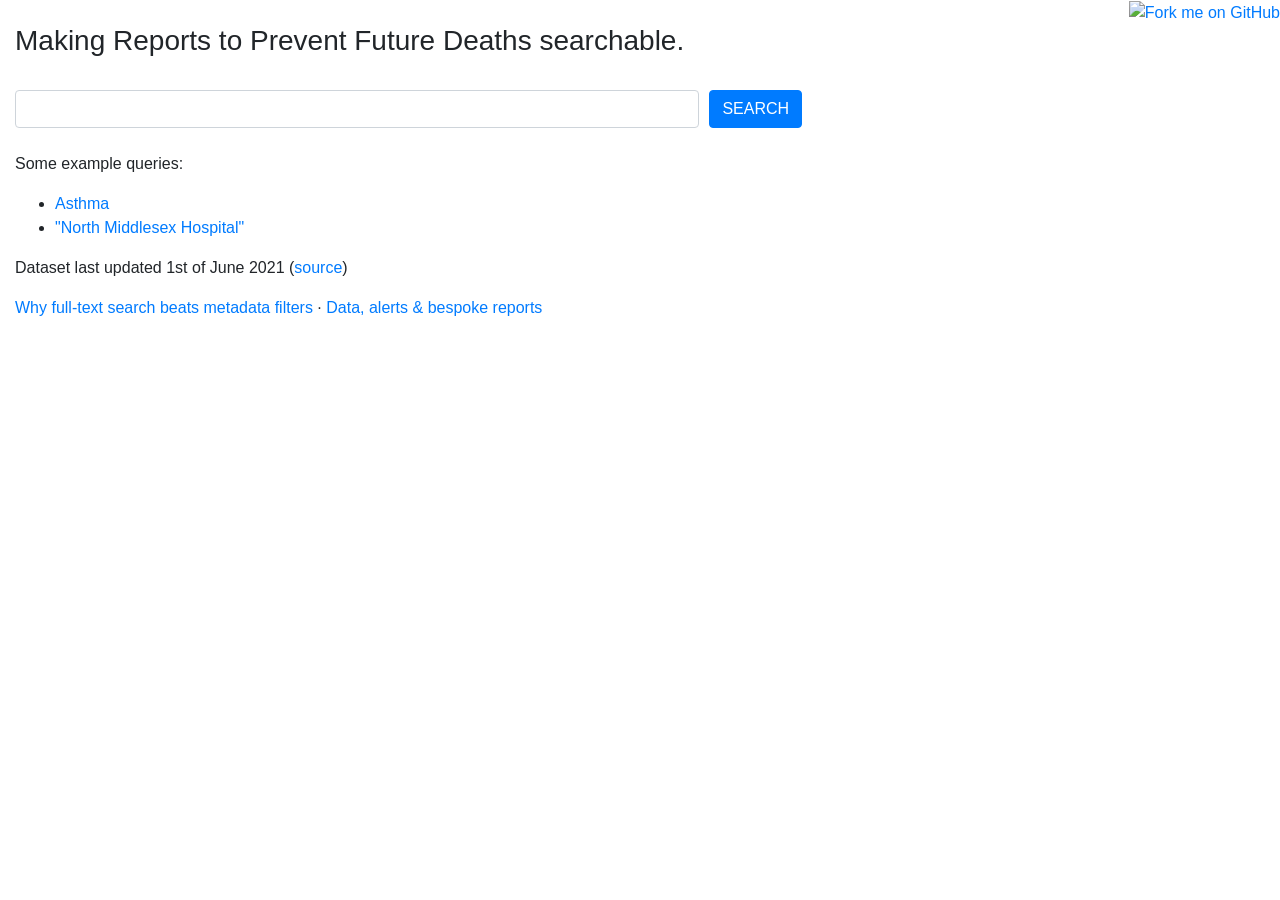
==== server/app/index.html @ ac5e1800 "Add commercial offerings: dataset download, alerts, bespoke (+ why page) Introduces a small FastAPI " ====
<!doctype html>
<html>

<head>
  <title>deathlessons.org</title>
  <link rel="stylesheet" href="//cdn.datatables.net/1.10.23/css/jquery.dataTables.min.css">
  <script src="https://code.jquery.com/jquery-2.2.4.min.js"></script>
  <script src="//cdn.datatables.net/1.10.23/js/jquery.dataTables.min.js"></script>
  <link rel="stylesheet" href="https://maxcdn.bootstrapcdn.com/bootstrap/4.0.0/css/bootstrap.min.css"
    integrity="sha384-Gn5384xqQ1aoWXA+058RXPxPg6fy4IWvTNh0E263XmFcJlSAwiGgFAW/dAiS6JXm" crossorigin="anonymous">
  <style>
    .no-display {
      display: none;
    }

    span.highlight {
      background-color: #fcfc7d;
    }
  </style>
</head>


<body>

  <div class="container-fluid">
    <div class="row mt-4">
      <div class="col-8">
        <h3>Making Reports to Prevent Future Deaths searchable.</h3>
      </div>

    </div>
    <div class="row mt-4">
      <div class="col-8">
        <form id="search">
          <div class="form-row">
            <div class="col-10">
              <input class="form-control" name="q" id="q">
            </div>

            <div class="col-2">
              <button class="btn btn-primary text-uppercase type=" submit">search</button>
            </div>
          </div>
        </form>
      </div>
      <div class="col-2"></div>
    </div>

    <div class="row mt-4">
      <div class="col-8">
        <p>
          Some example queries:
        </p>
        <ul>
          <li>
            <a href="http://deathlessons.org/?q=Asthma">Asthma</a>
          </li>
          <li>
            <a href="http://deathlessons.org/?q=%22North+Middlesex+Hospital%22">"North Middlesex Hospital"</a>
          </li>
        </ul>
        <p>
          Dataset last updated 1st of June 2021 (<a href="https://www.judiciary.uk/subject/prevention-of-future-deaths/">source</a>)
        </p>
        <p>
          <a href="/why">Why full-text search beats metadata filters</a> &middot;
          <a href="/pricing">Data, alerts &amp; bespoke reports</a>
        </p>


      </div>
    </div>

    <div class="row mt-4">
      <table id="results-table" class="display" style="width:100%">
      </table>
    </div>
  </div>


  <div style="position: absolute; top: 0px; right: 0px;">
    <a href="https://github.com/drcjar/death-lessons"><img loading="lazy" width="149" height="149"
        src="https://github.blog/wp-content/uploads/2008/12/forkme_right_red_aa0000.png?resize=149%2C149"
        class="attachment-full size-full" alt="Fork me on GitHub" data-recalc-dims="1"></a>
  </div>

</body>

<script>
  // global, datatable can't be initialised twice
  let data_table;


  function runSearch(event) {
    event.preventDefault();
    let query = document.querySelector('#q').value;

    function _transpose(array) {
      return array[0].map((_, ix) => array.map(row => row[ix]));
    }

    // Keep query around
    const url = new URL(window.location);
    url.searchParams.set('q', query);
    window.history.pushState({}, '', url);

    fetch(`/api?q=${query}&nhits=1000`).then(response => response.json()).then(result => {

      const columns = ['text', 'ref', 'url'];
      const data = _transpose(columns.map(col => result.hits.map(x => x.doc[col][0])));

      if (data_table !== undefined) {
        data_table.destroy();
        data_table = undefined;
      }


      // $&
      function highlight(s, q) {
        // trim leading and trailing quotation marks
        if (q.startsWith('"')) {
          q = q.substr(1);
        }
        if (q.endsWith('"')) {
          q = q.slice(0, -1);
        }

        const qs = q.split(/\s+/).map(x => `\\b${x}\\b`);
        const search = new RegExp(qs.join("\\s+"), "gi");
        return s.replaceAll(search, '<span class="highlight">$&</span>');
      }

      data_table = $('#results-table').DataTable({
        searching: false, // already searching in the search box
        data: data,
        lengthChange: false,
        columns: [
          {
            title: "Text", render: (content, _, row) => {
              const max = 250;
              if (content.length > max) {
                const c = highlight(content.substr(0, max), query);
                const h = highlight(content.substr(max, content.length - max), query);
                return `${c}<span class="top"><span class="ellipsis">...&nbsp;</span><span><span class="hidden-text no-display">${h}</span>&nbsp;
                    <a href="#" class="show-more">show more</a></span>
                </span>
                `;
              }
            }
          },
          { title: "Ref", render: (x, _, row) => `<a href=${row[2]}>${x}</a>` },
        ],
      });
    });

    $("#results-table").on("click", ".show-more", event => {
      const top = $(event.target).parents('span.top');
      top.find('.ellipsis').addClass('no-display');
      top.find('.hidden-text').removeClass('no-display');
      top.find('.show-more').addClass('no-display');
      return false;
    });
  }

  document.querySelector('#search').addEventListener('submit', runSearch);

  $(document).ready(_ => {
    // Allow sharing of URLs
    const url = new URL(window.location);
    const query = url.searchParams.get("q");
    console.log("loading query", query);
    if (query !== undefined && query != "") {
      document.querySelector('#q').value = query;
      document.querySelector('#search button').click();
    };
  });

</script>

</html>
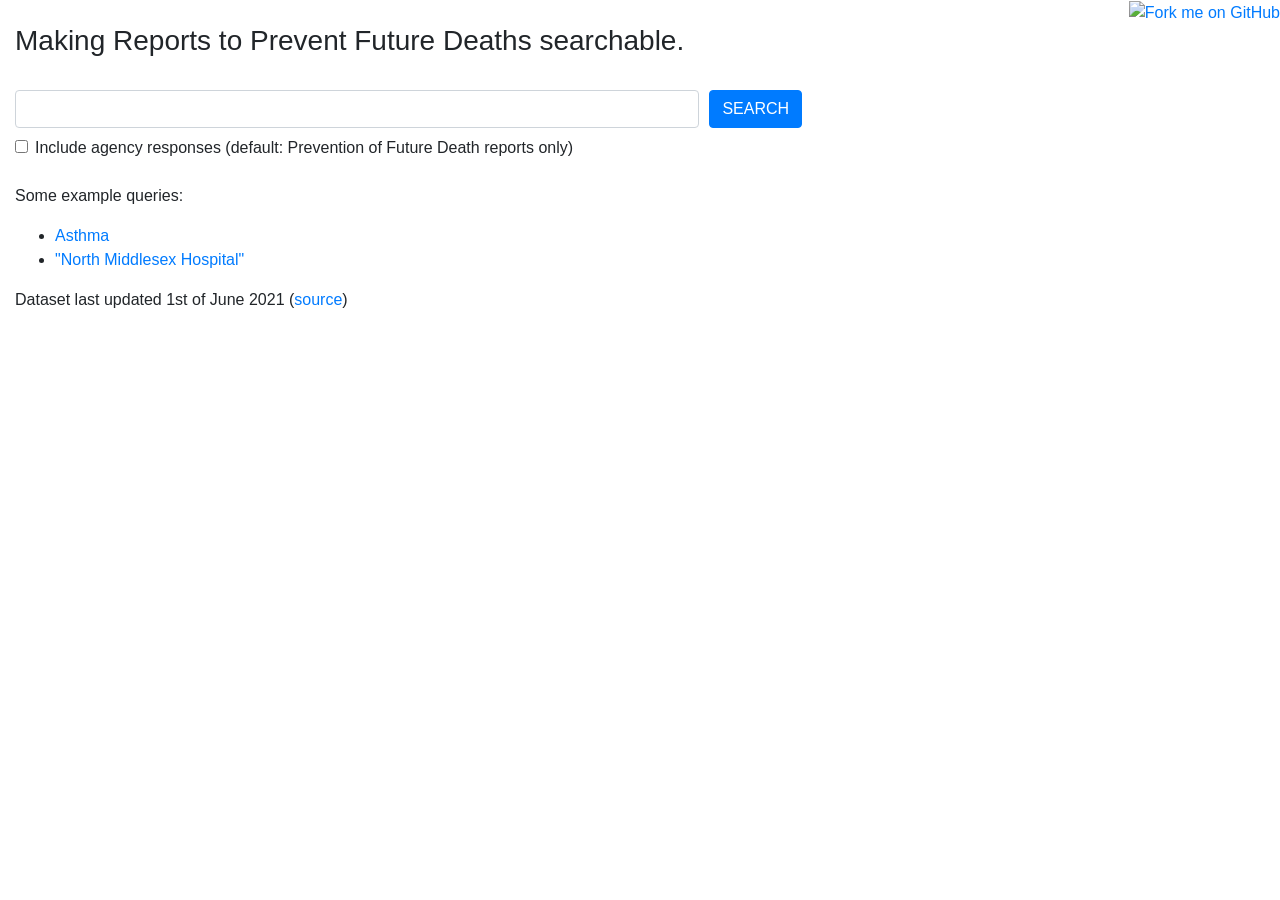
==== commit e6985daa: "Merge pull request #6 from drcjar/feature/responses-toggle Add toggle to include agency responses (d" ====
--- a/server/app/index.html
+++ b/server/app/index.html
@@ -39,6 +39,16 @@
 
             <div class="col-2">
               <button class="btn btn-primary text-uppercase type=" submit">search</button>
+            </div>
+          </div>
+          <div class="form-row mt-2">
+            <div class="col">
+              <div class="form-check">
+                <input class="form-check-input" type="checkbox" id="include-responses">
+                <label class="form-check-label" for="include-responses">
+                  Include agency responses (default: Prevention of Future Death reports only)
+                </label>
+              </div>
             </div>
           </div>
         </form>
@@ -62,10 +72,6 @@
         <p>
           Dataset last updated 1st of June 2021 (<a href="https://www.judiciary.uk/subject/prevention-of-future-deaths/">source</a>)
         </p>
-        <p>
-          <a href="/why">Why full-text search beats metadata filters</a> &middot;
-          <a href="/pricing">Data, alerts &amp; bespoke reports</a>
-        </p>
 
 
       </div>
@@ -89,15 +95,85 @@
 <script>
   // global, datatable can't be initialised twice
   let data_table;
-
+  // cache the last response so the responses toggle can re-filter without refetching
+  let lastHits = [];
+  let lastQuery = "";
+
+  function _transpose(array) {
+    if (array.length === 0 || array[0].length === 0) return [];
+    return array[0].map((_, ix) => array.map(row => row[ix]));
+  }
+
+  // $&
+  function highlight(s, q) {
+    // trim leading and trailing quotation marks
+    if (q.startsWith('"')) {
+      q = q.substr(1);
+    }
+    if (q.endsWith('"')) {
+      q = q.slice(0, -1);
+    }
+
+    const qs = q.split(/\s+/).map(x => `\\b${x}\\b`);
+    const search = new RegExp(qs.join("\\s+"), "gi");
+    return s.replaceAll(search, '<span class="highlight">$&</span>');
+  }
+
+  // A document is an agency "response" (not a PFD report) if its filename
+  // says so. Mirrors the build_data.py rule exactly.
+  function isResponse(hit) {
+    const fn = (hit.doc.filename && hit.doc.filename[0]) || "";
+    return fn.toLowerCase().includes("response");
+  }
+
+  // Render the cached hits, filtered by the responses toggle.
+  function render() {
+    const includeResponses = document.querySelector('#include-responses').checked;
+    const hits = includeResponses ? lastHits : lastHits.filter(h => !isResponse(h));
+
+    // Keep the toggle state in the URL so results are shareable
+    const url = new URL(window.location);
+    if (includeResponses) {
+      url.searchParams.set('responses', '1');
+    } else {
+      url.searchParams.delete('responses');
+    }
+    window.history.replaceState({}, '', url);
+
+    const columns = ['text', 'ref', 'url'];
+    const data = _transpose(columns.map(col => hits.map(x => x.doc[col][0])));
+
+    if (data_table !== undefined) {
+      data_table.destroy();
+      data_table = undefined;
+    }
+
+    data_table = $('#results-table').DataTable({
+      searching: false, // already searching in the search box
+      data: data,
+      lengthChange: false,
+      columns: [
+        {
+          title: "Text", render: (content, _, row) => {
+            const max = 250;
+            if (content.length > max) {
+              const c = highlight(content.substr(0, max), lastQuery);
+              const h = highlight(content.substr(max, content.length - max), lastQuery);
+              return `${c}<span class="top"><span class="ellipsis">...&nbsp;</span><span><span class="hidden-text no-display">${h}</span>&nbsp;
+                  <a href="#" class="show-more">show more</a></span>
+              </span>
+              `;
+            }
+          }
+        },
+        { title: "Ref", render: (x, _, row) => `<a href=${row[2]}>${x}</a>` },
+      ],
+    });
+  }
 
   function runSearch(event) {
     event.preventDefault();
     let query = document.querySelector('#q').value;
-
-    function _transpose(array) {
-      return array[0].map((_, ix) => array.map(row => row[ix]));
-    }
 
     // Keep query around
     const url = new URL(window.location);
@@ -105,52 +181,9 @@
     window.history.pushState({}, '', url);
 
     fetch(`/api?q=${query}&nhits=1000`).then(response => response.json()).then(result => {
-
-      const columns = ['text', 'ref', 'url'];
-      const data = _transpose(columns.map(col => result.hits.map(x => x.doc[col][0])));
-
-      if (data_table !== undefined) {
-        data_table.destroy();
-        data_table = undefined;
-      }
-
-
-      // $&
-      function highlight(s, q) {
-        // trim leading and trailing quotation marks
-        if (q.startsWith('"')) {
-          q = q.substr(1);
-        }
-        if (q.endsWith('"')) {
-          q = q.slice(0, -1);
-        }
-
-        const qs = q.split(/\s+/).map(x => `\\b${x}\\b`);
-        const search = new RegExp(qs.join("\\s+"), "gi");
-        return s.replaceAll(search, '<span class="highlight">$&</span>');
-      }
-
-      data_table = $('#results-table').DataTable({
-        searching: false, // already searching in the search box
-        data: data,
-        lengthChange: false,
-        columns: [
-          {
-            title: "Text", render: (content, _, row) => {
-              const max = 250;
-              if (content.length > max) {
-                const c = highlight(content.substr(0, max), query);
-                const h = highlight(content.substr(max, content.length - max), query);
-                return `${c}<span class="top"><span class="ellipsis">...&nbsp;</span><span><span class="hidden-text no-display">${h}</span>&nbsp;
-                    <a href="#" class="show-more">show more</a></span>
-                </span>
-                `;
-              }
-            }
-          },
-          { title: "Ref", render: (x, _, row) => `<a href=${row[2]}>${x}</a>` },
-        ],
-      });
+      lastHits = result.hits;
+      lastQuery = query;
+      render();
     });
 
     $("#results-table").on("click", ".show-more", event => {
@@ -163,11 +196,18 @@
   }
 
   document.querySelector('#search').addEventListener('submit', runSearch);
+  // Re-filter instantly when the responses toggle changes (no refetch)
+  document.querySelector('#include-responses').addEventListener('change', _ => {
+    if (lastHits.length > 0) render();
+  });
 
   $(document).ready(_ => {
-    // Allow sharing of URLs
+    // Allow sharing of URLs (query + responses toggle)
     const url = new URL(window.location);
     const query = url.searchParams.get("q");
+    if (url.searchParams.get("responses") === "1") {
+      document.querySelector('#include-responses').checked = true;
+    }
     console.log("loading query", query);
     if (query !== undefined && query != "") {
       document.querySelector('#q').value = query;
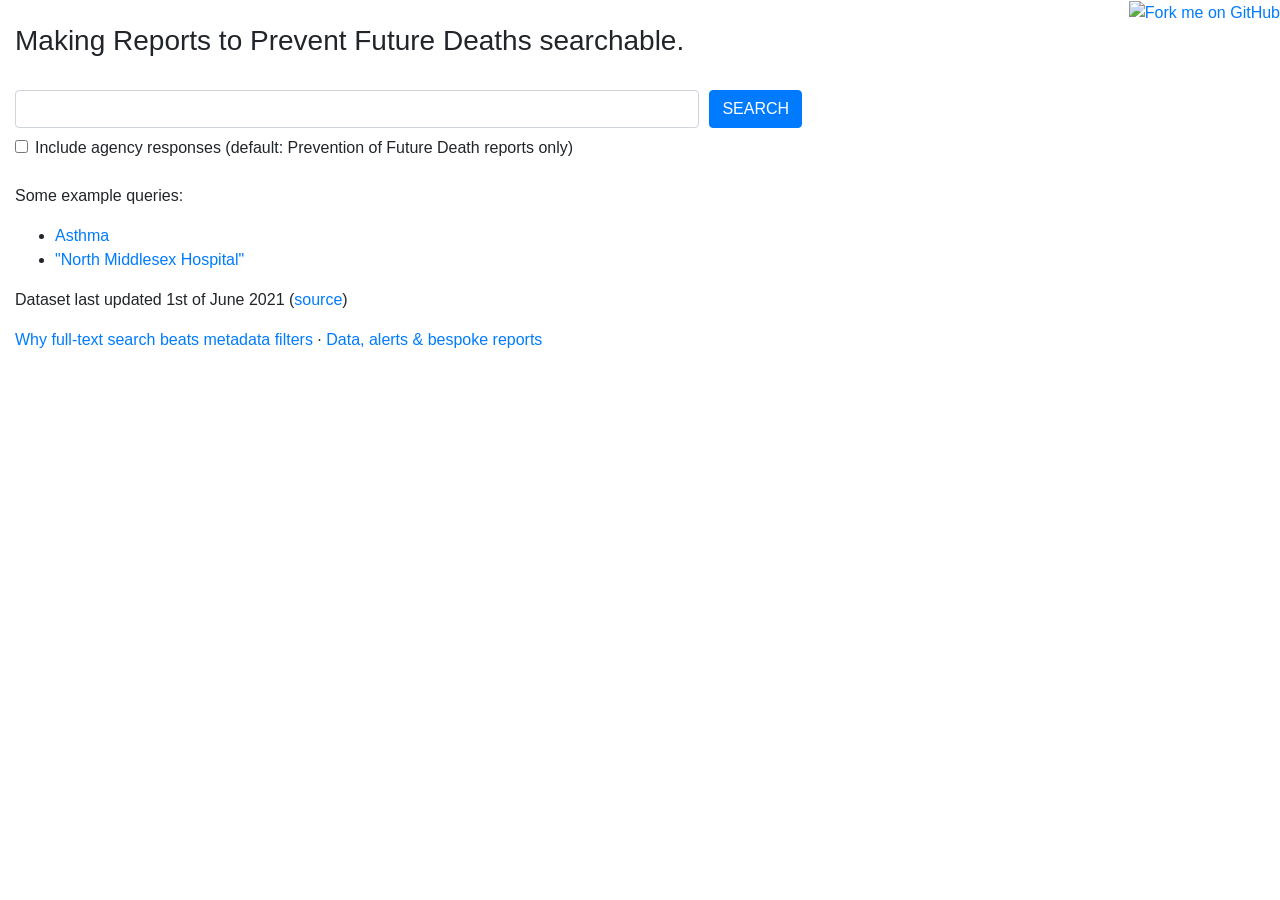
==== commit 74cfc607: "Merge pull request #7 from drcjar/feature/commercial Commercial offerings: dataset download, saved-q" ====
--- a/server/app/index.html
+++ b/server/app/index.html
@@ -71,6 +71,10 @@
         </ul>
         <p>
           Dataset last updated 1st of June 2021 (<a href="https://www.judiciary.uk/subject/prevention-of-future-deaths/">source</a>)
+        </p>
+        <p>
+          <a href="/why">Why full-text search beats metadata filters</a> &middot;
+          <a href="/pricing">Data, alerts &amp; bespoke reports</a>
         </p>
 
 
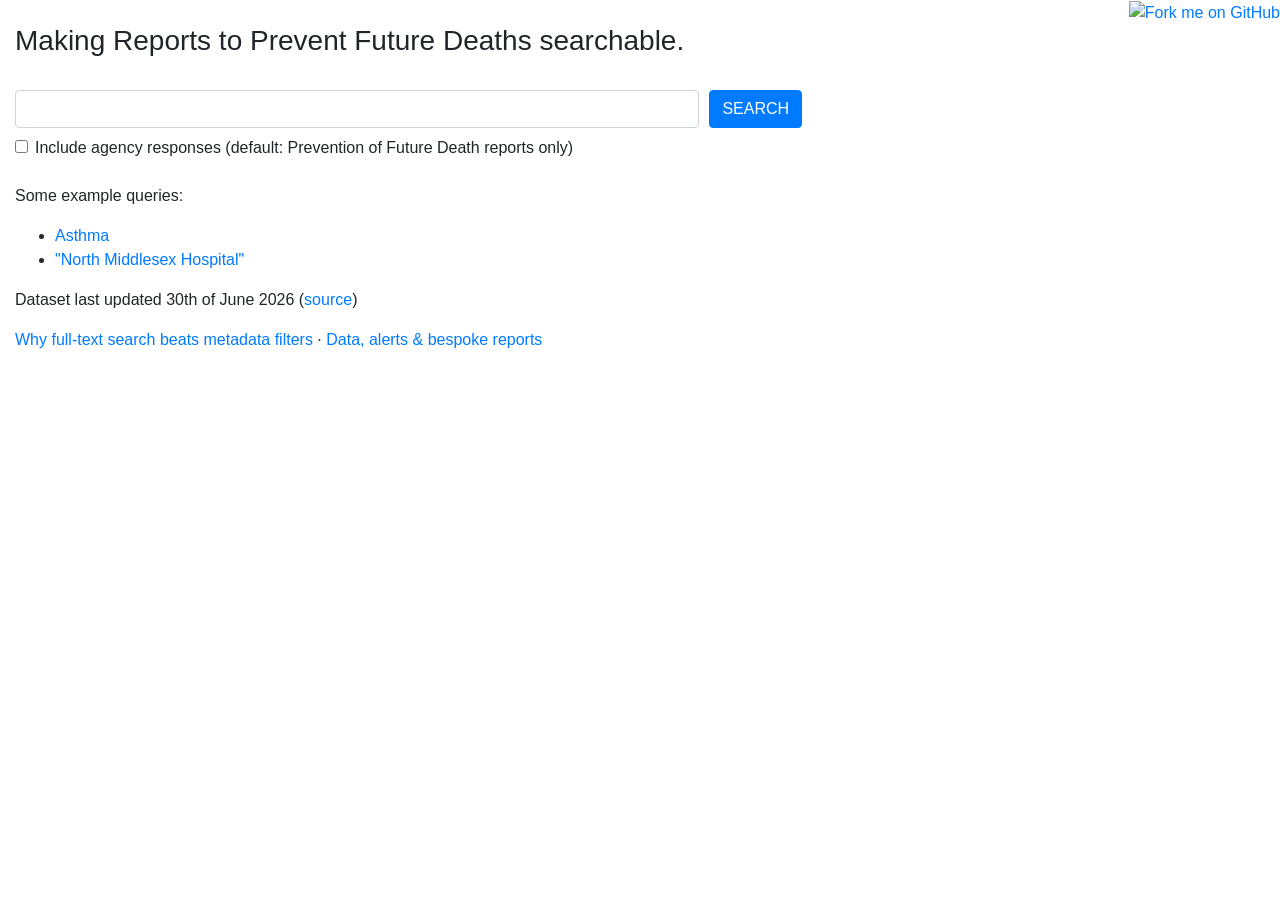
==== commit 21fbe442: "Update "dataset last updated" date to 30 June 2026 Was still showing 1 June 2021. Corrected to refle" ====
--- a/server/app/index.html
+++ b/server/app/index.html
@@ -70,11 +70,11 @@
           </li>
         </ul>
         <p>
-          Dataset last updated 1st of June 2021 (<a href="https://www.judiciary.uk/subject/prevention-of-future-deaths/">source</a>)
+          Dataset last updated 30th of June 2026 (<a href="https://www.judiciary.uk/subject/prevention-of-future-deaths/">source</a>)
         </p>
         <p>
-          <a href="/why">Why full-text search beats metadata filters</a> &middot;
-          <a href="/pricing">Data, alerts &amp; bespoke reports</a>
+          <a href="/why.html">Why full-text search beats metadata filters</a> &middot;
+          <a href="https://app.deathlessons.org/pricing">Data, alerts &amp; bespoke reports</a>
         </p>
 
 
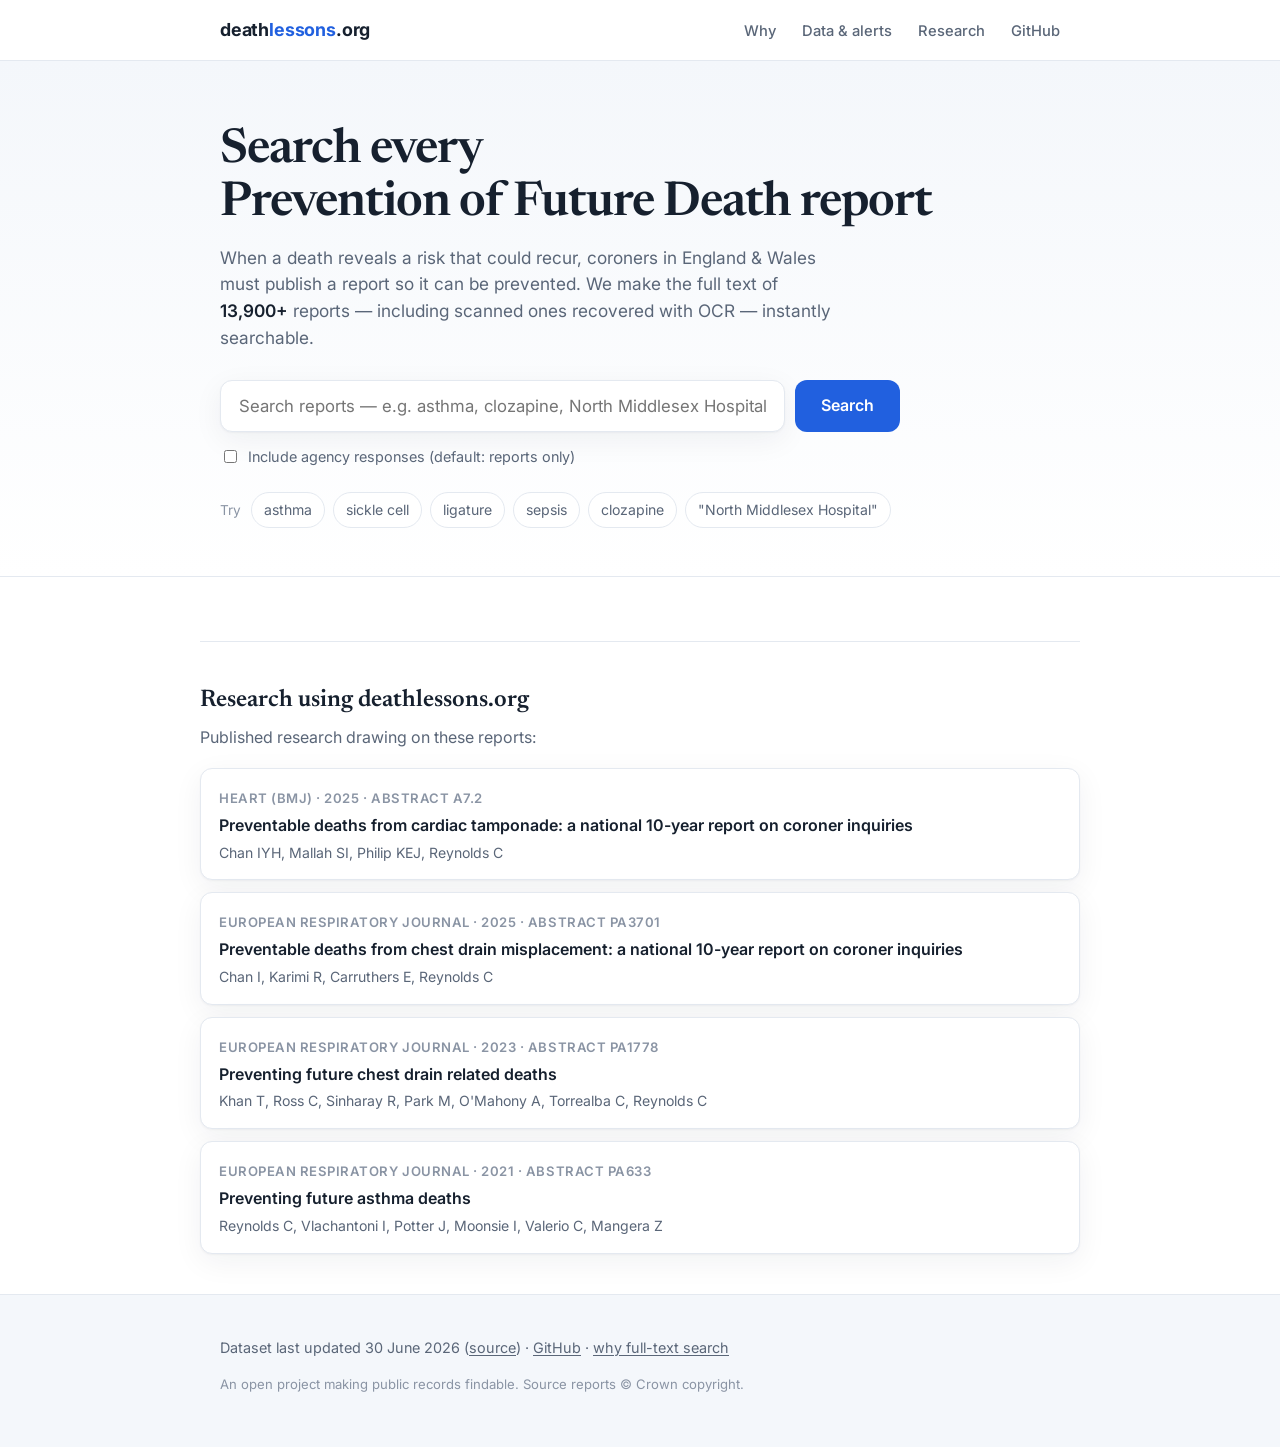
==== commit a08a3e21: "Redesign homepage: modern hero, search, chips, research section Full visual refresh of the front pag" ====
--- a/server/app/index.html
+++ b/server/app/index.html
@@ -1,224 +1,303 @@
 <!doctype html>
-<html>
+<html lang="en">
 
 <head>
-  <title>deathlessons.org</title>
+  <meta charset="utf-8">
+  <meta name="viewport" content="width=device-width, initial-scale=1">
+  <title>deathlessons.org — search Prevention of Future Death reports</title>
+  <meta name="description"
+    content="Full-text search of every UK coroner's Prevention of Future Death (PFD) report, including OCR'd scans.">
+  <link rel="preconnect" href="https://fonts.googleapis.com">
+  <link rel="preconnect" href="https://fonts.gstatic.com" crossorigin>
+  <link href="https://fonts.googleapis.com/css2?family=Inter:wght@400;500;600;700&family=Newsreader:opsz,wght@6..72,500;6..72,600&display=swap" rel="stylesheet">
   <link rel="stylesheet" href="//cdn.datatables.net/1.10.23/css/jquery.dataTables.min.css">
   <script src="https://code.jquery.com/jquery-2.2.4.min.js"></script>
   <script src="//cdn.datatables.net/1.10.23/js/jquery.dataTables.min.js"></script>
-  <link rel="stylesheet" href="https://maxcdn.bootstrapcdn.com/bootstrap/4.0.0/css/bootstrap.min.css"
-    integrity="sha384-Gn5384xqQ1aoWXA+058RXPxPg6fy4IWvTNh0E263XmFcJlSAwiGgFAW/dAiS6JXm" crossorigin="anonymous">
   <style>
-    .no-display {
-      display: none;
-    }
-
-    span.highlight {
-      background-color: #fcfc7d;
-    }
+    :root {
+      --ink: #16202e;
+      --muted: #5a6678;
+      --faint: #8a94a4;
+      --accent: #2160df;
+      --accent-dark: #1a4fbd;
+      --bg: #ffffff;
+      --bg-soft: #f4f7fb;
+      --border: #e4e9f0;
+      --highlight: #fff1a8;
+      --radius: 12px;
+      --shadow: 0 1px 2px rgba(20,32,46,.04), 0 8px 30px rgba(20,32,46,.06);
+    }
+    * { box-sizing: border-box; }
+    html { -webkit-text-size-adjust: 100%; }
+    body {
+      margin: 0; color: var(--ink); background: var(--bg);
+      font-family: 'Inter', system-ui, -apple-system, Segoe UI, Roboto, sans-serif;
+      line-height: 1.55; -webkit-font-smoothing: antialiased;
+    }
+    a { color: var(--accent); text-decoration: none; }
+    a:hover { text-decoration: underline; }
+    .wrap { max-width: 880px; margin: 0 auto; padding: 0 20px; }
+
+    /* header */
+    .site-header { border-bottom: 1px solid var(--border); background: rgba(255,255,255,.85); backdrop-filter: saturate(1.4) blur(6px); position: sticky; top: 0; z-index: 10; }
+    .nav { display: flex; align-items: center; justify-content: space-between; height: 60px; }
+    .brand { font-weight: 700; color: var(--ink); font-size: 1.12rem; letter-spacing: -.01em; }
+    .brand span { color: var(--accent); }
+    .nav nav a { color: var(--muted); font-weight: 500; font-size: .92rem; margin-left: 22px; }
+    .nav nav a:hover { color: var(--ink); text-decoration: none; }
+    @media (max-width: 560px){ .nav nav a:nth-child(3){ display:none; } .nav nav a { margin-left: 16px; } }
+
+    /* hero */
+    .hero { background: linear-gradient(180deg, var(--bg-soft), #fff); border-bottom: 1px solid var(--border); padding: 64px 0 48px; }
+    .hero h1 {
+      font-family: 'Newsreader', Georgia, serif; font-weight: 600;
+      font-size: clamp(1.9rem, 4.5vw, 3rem); line-height: 1.1; letter-spacing: -.02em;
+      margin: 0 0 14px;
+    }
+    .hero .sub { font-size: 1.08rem; color: var(--muted); max-width: 620px; margin: 0 0 28px; }
+    .hero .sub strong { color: var(--ink); font-weight: 600; }
+
+    /* search */
+    .searchbar { display: flex; gap: 10px; max-width: 680px; }
+    .searchbar input {
+      flex: 1; font-size: 1.05rem; padding: 15px 18px; border: 1px solid var(--border);
+      border-radius: var(--radius); background: #fff; box-shadow: var(--shadow); color: var(--ink);
+      font-family: inherit; outline: none; transition: border-color .15s, box-shadow .15s;
+    }
+    .searchbar input:focus { border-color: var(--accent); box-shadow: 0 0 0 4px rgba(33,96,223,.12); }
+    .searchbar button {
+      font: inherit; font-weight: 600; color: #fff; background: var(--accent); border: 0;
+      padding: 0 26px; border-radius: var(--radius); cursor: pointer; transition: background .15s;
+    }
+    .searchbar button:hover { background: var(--accent-dark); }
+    .toggle { display: inline-flex; align-items: center; gap: 8px; color: var(--muted); font-size: .9rem; margin: 14px 0 0; cursor: pointer; }
+    .chips { margin-top: 22px; display: flex; flex-wrap: wrap; gap: 8px; align-items: center; }
+    .chips > span { color: var(--faint); font-size: .85rem; margin-right: 2px; }
+    .chips a {
+      font-size: .88rem; color: var(--muted); background: #fff; border: 1px solid var(--border);
+      padding: 6px 12px; border-radius: 999px; transition: all .15s;
+    }
+    .chips a:hover { color: var(--accent); border-color: var(--accent); text-decoration: none; }
+
+    /* results */
+    .results { padding: 32px 0 8px; }
+    span.highlight { background: var(--highlight); border-radius: 3px; padding: 0 1px; }
+    .show-more { font-weight: 500; white-space: nowrap; }
+    /* DataTables cleanup */
+    .dataTables_wrapper { font-size: .96rem; }
+    table.dataTable { border-collapse: separate !important; border-spacing: 0; }
+    table.dataTable thead th { border-bottom: 1px solid var(--border); color: var(--faint); font-weight: 600; font-size: .78rem; text-transform: uppercase; letter-spacing: .04em; padding: 10px 12px; }
+    table.dataTable tbody td { padding: 16px 12px; border-bottom: 1px solid var(--border); vertical-align: top; color: var(--ink); }
+    table.dataTable tbody tr:hover { background: var(--bg-soft); }
+    table.dataTable td:last-child { white-space: nowrap; font-variant-numeric: tabular-nums; }
+    .dataTables_filter, .dataTables_info, .dataTables_length { color: var(--muted); }
+    .dataTables_paginate .paginate_button { border-radius: 8px !important; }
+    .dataTables_paginate .paginate_button.current { background: var(--accent) !important; border-color: var(--accent) !important; color: #fff !important; }
+
+    /* research */
+    .research { padding: 40px 0; border-top: 1px solid var(--border); margin-top: 24px; }
+    .research h2 { font-family: 'Newsreader', Georgia, serif; font-weight: 600; font-size: 1.5rem; margin: 0 0 6px; }
+    .research p.lead { color: var(--muted); margin: 0 0 18px; }
+    .pubs { list-style: none; padding: 0; margin: 0; display: grid; gap: 12px; }
+    .pubs li { border: 1px solid var(--border); border-radius: var(--radius); padding: 16px 18px; background: #fff; box-shadow: var(--shadow); }
+    .pubs .venue { color: var(--faint); font-size: .82rem; font-weight: 600; text-transform: uppercase; letter-spacing: .04em; }
+    .pubs .ttl { display: block; margin-top: 3px; font-weight: 600; color: var(--ink); }
+    .pubs .ttl:hover { color: var(--accent); }
+    .pubs .authors { display: block; color: var(--muted); font-size: .88rem; margin-top: 4px; }
+
+    /* footer */
+    .site-footer { border-top: 1px solid var(--border); background: var(--bg-soft); padding: 28px 0 40px; color: var(--muted); font-size: .9rem; }
+    .site-footer a { color: var(--muted); text-decoration: underline; text-underline-offset: 2px; }
+    .site-footer a:hover { color: var(--accent); }
+    .site-footer .fine { color: var(--faint); font-size: .82rem; margin-top: 6px; }
   </style>
 </head>
 
-
 <body>
-
-  <div class="container-fluid">
-    <div class="row mt-4">
-      <div class="col-8">
-        <h3>Making Reports to Prevent Future Deaths searchable.</h3>
-      </div>
-
+  <header class="site-header">
+    <div class="wrap nav">
+      <a class="brand" href="/">death<span>lessons</span>.org</a>
+      <nav>
+        <a href="/why.html">Why</a>
+        <a href="https://app.deathlessons.org/pricing">Data &amp; alerts</a>
+        <a href="#research">Research</a>
+        <a href="https://github.com/drcjar/death-lessons">GitHub</a>
+      </nav>
     </div>
-    <div class="row mt-4">
-      <div class="col-8">
-        <form id="search">
-          <div class="form-row">
-            <div class="col-10">
-              <input class="form-control" name="q" id="q">
-            </div>
-
-            <div class="col-2">
-              <button class="btn btn-primary text-uppercase type=" submit">search</button>
-            </div>
-          </div>
-          <div class="form-row mt-2">
-            <div class="col">
-              <div class="form-check">
-                <input class="form-check-input" type="checkbox" id="include-responses">
-                <label class="form-check-label" for="include-responses">
-                  Include agency responses (default: Prevention of Future Death reports only)
-                </label>
-              </div>
-            </div>
-          </div>
-        </form>
-      </div>
-      <div class="col-2"></div>
-    </div>
-
-    <div class="row mt-4">
-      <div class="col-8">
-        <p>
-          Some example queries:
-        </p>
-        <ul>
-          <li>
-            <a href="http://deathlessons.org/?q=Asthma">Asthma</a>
-          </li>
-          <li>
-            <a href="http://deathlessons.org/?q=%22North+Middlesex+Hospital%22">"North Middlesex Hospital"</a>
-          </li>
-        </ul>
-        <p>
-          Dataset last updated 30th of June 2026 (<a href="https://www.judiciary.uk/subject/prevention-of-future-deaths/">source</a>)
-        </p>
-        <p>
-          <a href="/why.html">Why full-text search beats metadata filters</a> &middot;
-          <a href="https://app.deathlessons.org/pricing">Data, alerts &amp; bespoke reports</a>
-        </p>
-
-
+  </header>
+
+  <section class="hero">
+    <div class="wrap">
+      <h1>Search every Prevention&nbsp;of&nbsp;Future&nbsp;Death report</h1>
+      <p class="sub">When a death reveals a risk that could recur, coroners in England &amp; Wales must publish
+        a report so it can be prevented. We make the full text of <strong>13,900+</strong> reports —
+        including scanned ones recovered with OCR — instantly searchable.</p>
+
+      <form id="search" class="searchbar">
+        <input class="form-control" name="q" id="q" autocomplete="off"
+          placeholder="Search reports — e.g. asthma, clozapine, North Middlesex Hospital">
+        <button type="submit">Search</button>
+      </form>
+      <label class="toggle" for="include-responses">
+        <input type="checkbox" id="include-responses"> Include agency responses (default: reports only)
+      </label>
+
+      <div class="chips">
+        <span>Try</span>
+        <a href="/?q=Asthma">asthma</a>
+        <a href="/?q=sickle">sickle cell</a>
+        <a href="/?q=ligature">ligature</a>
+        <a href="/?q=sepsis">sepsis</a>
+        <a href="/?q=clozapine">clozapine</a>
+        <a href="/?q=%22North+Middlesex+Hospital%22">"North Middlesex Hospital"</a>
       </div>
     </div>
-
-    <div class="row mt-4">
-      <table id="results-table" class="display" style="width:100%">
-      </table>
+  </section>
+
+  <section class="wrap results">
+    <table id="results-table" class="display" style="width:100%"></table>
+  </section>
+
+  <section id="research" class="wrap research">
+    <h2>Research using deathlessons.org</h2>
+    <p class="lead">Published research drawing on these reports:</p>
+    <ul class="pubs">
+      <li>
+        <span class="venue">Heart (BMJ) · 2025 · abstract A7.2</span>
+        <a class="ttl" href="https://heart.bmj.com/content/heartjnl/111/Suppl_3/A7.2.full.pdf">Preventable deaths from cardiac tamponade: a national 10-year report on coroner inquiries</a>
+        <span class="authors">Chan IYH, Mallah SI, Philip KEJ, Reynolds C</span>
+      </li>
+      <li>
+        <span class="venue">European Respiratory Journal · 2025 · abstract PA3701</span>
+        <a class="ttl" href="https://publications.ersnet.org/content/erj/66/suppl69/pa3701">Preventable deaths from chest drain misplacement: a national 10-year report on coroner inquiries</a>
+        <span class="authors">Chan I, Karimi R, Carruthers E, Reynolds C</span>
+      </li>
+      <li>
+        <span class="venue">European Respiratory Journal · 2023 · abstract PA1778</span>
+        <a class="ttl" href="https://publications.ersnet.org/content/erj/62/suppl67/pa1778">Preventing future chest drain related deaths</a>
+        <span class="authors">Khan T, Ross C, Sinharay R, Park M, O'Mahony A, Torrealba C, Reynolds C</span>
+      </li>
+      <li>
+        <span class="venue">European Respiratory Journal · 2021 · abstract PA633</span>
+        <a class="ttl" href="https://publications.ersnet.org/content/erj/58/suppl65/pa633">Preventing future asthma deaths</a>
+        <span class="authors">Reynolds C, Vlachantoni I, Potter J, Moonsie I, Valerio C, Mangera Z</span>
+      </li>
+    </ul>
+  </section>
+
+  <footer class="site-footer">
+    <div class="wrap">
+      <p>Dataset last updated 30 June 2026 (<a href="https://www.judiciary.uk/subject/prevention-of-future-deaths/">source</a>)
+        · <a href="https://github.com/drcjar/death-lessons">GitHub</a>
+        · <a href="/why.html">why full-text search</a></p>
+      <p class="fine">An open project making public records findable. Source reports © Crown copyright.</p>
     </div>
-  </div>
-
-
-  <div style="position: absolute; top: 0px; right: 0px;">
-    <a href="https://github.com/drcjar/death-lessons"><img loading="lazy" width="149" height="149"
-        src="https://github.blog/wp-content/uploads/2008/12/forkme_right_red_aa0000.png?resize=149%2C149"
-        class="attachment-full size-full" alt="Fork me on GitHub" data-recalc-dims="1"></a>
-  </div>
-
+  </footer>
+
+  <script>
+    // global, datatable can't be initialised twice
+    let data_table;
+    // cache the last response so the responses toggle can re-filter without refetching
+    let lastHits = [];
+    let lastQuery = "";
+
+    function _transpose(array) {
+      if (array.length === 0 || array[0].length === 0) return [];
+      return array[0].map((_, ix) => array.map(row => row[ix]));
+    }
+
+    // $&
+    function highlight(s, q) {
+      if (q.startsWith('"')) { q = q.substr(1); }
+      if (q.endsWith('"')) { q = q.slice(0, -1); }
+      const qs = q.split(/\s+/).map(x => `\\b${x}\\b`);
+      const search = new RegExp(qs.join("\\s+"), "gi");
+      return s.replaceAll(search, '<span class="highlight">$&</span>');
+    }
+
+    // A document is an agency "response" (not a PFD report) if its filename says so.
+    function isResponse(hit) {
+      const fn = (hit.doc.filename && hit.doc.filename[0]) || "";
+      return fn.toLowerCase().includes("response");
+    }
+
+    function render() {
+      const includeResponses = document.querySelector('#include-responses').checked;
+      const hits = includeResponses ? lastHits : lastHits.filter(h => !isResponse(h));
+
+      const url = new URL(window.location);
+      if (includeResponses) { url.searchParams.set('responses', '1'); }
+      else { url.searchParams.delete('responses'); }
+      window.history.replaceState({}, '', url);
+
+      const columns = ['text', 'ref', 'url'];
+      const data = _transpose(columns.map(col => hits.map(x => x.doc[col][0])));
+
+      if (data_table !== undefined) { data_table.destroy(); data_table = undefined; }
+
+      data_table = $('#results-table').DataTable({
+        searching: false,
+        data: data,
+        lengthChange: false,
+        language: { emptyTable: "No matching reports — try another term." },
+        columns: [
+          {
+            title: "Report", render: (content, _, row) => {
+              const max = 250;
+              if (content.length > max) {
+                const c = highlight(content.substr(0, max), lastQuery);
+                const h = highlight(content.substr(max, content.length - max), lastQuery);
+                return `${c}<span class="top"><span class="ellipsis">...&nbsp;</span><span><span class="hidden-text" style="display:none">${h}</span>&nbsp;
+                    <a href="#" class="show-more">show more</a></span>
+                </span>`;
+              }
+              return highlight(content || "", lastQuery);
+            }
+          },
+          { title: "Ref", render: (x, _, row) => `<a href=${row[2]}>${x}</a>` },
+        ],
+      });
+    }
+
+    function runSearch(event) {
+      event.preventDefault();
+      let query = document.querySelector('#q').value;
+      const url = new URL(window.location);
+      url.searchParams.set('q', query);
+      window.history.pushState({}, '', url);
+
+      fetch(`/api?q=${query}&nhits=1000`).then(response => response.json()).then(result => {
+        lastHits = result.hits;
+        lastQuery = query;
+        render();
+      });
+
+      $("#results-table").on("click", ".show-more", event => {
+        const top = $(event.target).parents('span.top');
+        top.find('.ellipsis').hide();
+        top.find('.hidden-text').show();
+        top.find('.show-more').hide();
+        return false;
+      });
+    }
+
+    document.querySelector('#search').addEventListener('submit', runSearch);
+    document.querySelector('#include-responses').addEventListener('change', _ => {
+      if (lastHits.length > 0) render();
+    });
+
+    $(document).ready(_ => {
+      const url = new URL(window.location);
+      const query = url.searchParams.get("q");
+      if (url.searchParams.get("responses") === "1") {
+        document.querySelector('#include-responses').checked = true;
+      }
+      if (query !== undefined && query != "") {
+        document.querySelector('#q').value = query;
+        document.querySelector('#search button').click();
+      }
+    });
+  </script>
 </body>
 
-<script>
-  // global, datatable can't be initialised twice
-  let data_table;
-  // cache the last response so the responses toggle can re-filter without refetching
-  let lastHits = [];
-  let lastQuery = "";
-
-  function _transpose(array) {
-    if (array.length === 0 || array[0].length === 0) return [];
-    return array[0].map((_, ix) => array.map(row => row[ix]));
-  }
-
-  // $&
-  function highlight(s, q) {
-    // trim leading and trailing quotation marks
-    if (q.startsWith('"')) {
-      q = q.substr(1);
-    }
-    if (q.endsWith('"')) {
-      q = q.slice(0, -1);
-    }
-
-    const qs = q.split(/\s+/).map(x => `\\b${x}\\b`);
-    const search = new RegExp(qs.join("\\s+"), "gi");
-    return s.replaceAll(search, '<span class="highlight">$&</span>');
-  }
-
-  // A document is an agency "response" (not a PFD report) if its filename
-  // says so. Mirrors the build_data.py rule exactly.
-  function isResponse(hit) {
-    const fn = (hit.doc.filename && hit.doc.filename[0]) || "";
-    return fn.toLowerCase().includes("response");
-  }
-
-  // Render the cached hits, filtered by the responses toggle.
-  function render() {
-    const includeResponses = document.querySelector('#include-responses').checked;
-    const hits = includeResponses ? lastHits : lastHits.filter(h => !isResponse(h));
-
-    // Keep the toggle state in the URL so results are shareable
-    const url = new URL(window.location);
-    if (includeResponses) {
-      url.searchParams.set('responses', '1');
-    } else {
-      url.searchParams.delete('responses');
-    }
-    window.history.replaceState({}, '', url);
-
-    const columns = ['text', 'ref', 'url'];
-    const data = _transpose(columns.map(col => hits.map(x => x.doc[col][0])));
-
-    if (data_table !== undefined) {
-      data_table.destroy();
-      data_table = undefined;
-    }
-
-    data_table = $('#results-table').DataTable({
-      searching: false, // already searching in the search box
-      data: data,
-      lengthChange: false,
-      columns: [
-        {
-          title: "Text", render: (content, _, row) => {
-            const max = 250;
-            if (content.length > max) {
-              const c = highlight(content.substr(0, max), lastQuery);
-              const h = highlight(content.substr(max, content.length - max), lastQuery);
-              return `${c}<span class="top"><span class="ellipsis">...&nbsp;</span><span><span class="hidden-text no-display">${h}</span>&nbsp;
-                  <a href="#" class="show-more">show more</a></span>
-              </span>
-              `;
-            }
-          }
-        },
-        { title: "Ref", render: (x, _, row) => `<a href=${row[2]}>${x}</a>` },
-      ],
-    });
-  }
-
-  function runSearch(event) {
-    event.preventDefault();
-    let query = document.querySelector('#q').value;
-
-    // Keep query around
-    const url = new URL(window.location);
-    url.searchParams.set('q', query);
-    window.history.pushState({}, '', url);
-
-    fetch(`/api?q=${query}&nhits=1000`).then(response => response.json()).then(result => {
-      lastHits = result.hits;
-      lastQuery = query;
-      render();
-    });
-
-    $("#results-table").on("click", ".show-more", event => {
-      const top = $(event.target).parents('span.top');
-      top.find('.ellipsis').addClass('no-display');
-      top.find('.hidden-text').removeClass('no-display');
-      top.find('.show-more').addClass('no-display');
-      return false;
-    });
-  }
-
-  document.querySelector('#search').addEventListener('submit', runSearch);
-  // Re-filter instantly when the responses toggle changes (no refetch)
-  document.querySelector('#include-responses').addEventListener('change', _ => {
-    if (lastHits.length > 0) render();
-  });
-
-  $(document).ready(_ => {
-    // Allow sharing of URLs (query + responses toggle)
-    const url = new URL(window.location);
-    const query = url.searchParams.get("q");
-    if (url.searchParams.get("responses") === "1") {
-      document.querySelector('#include-responses').checked = true;
-    }
-    console.log("loading query", query);
-    if (query !== undefined && query != "") {
-      document.querySelector('#q').value = query;
-      document.querySelector('#search button').click();
-    };
-  });
-
-</script>
-
 </html>
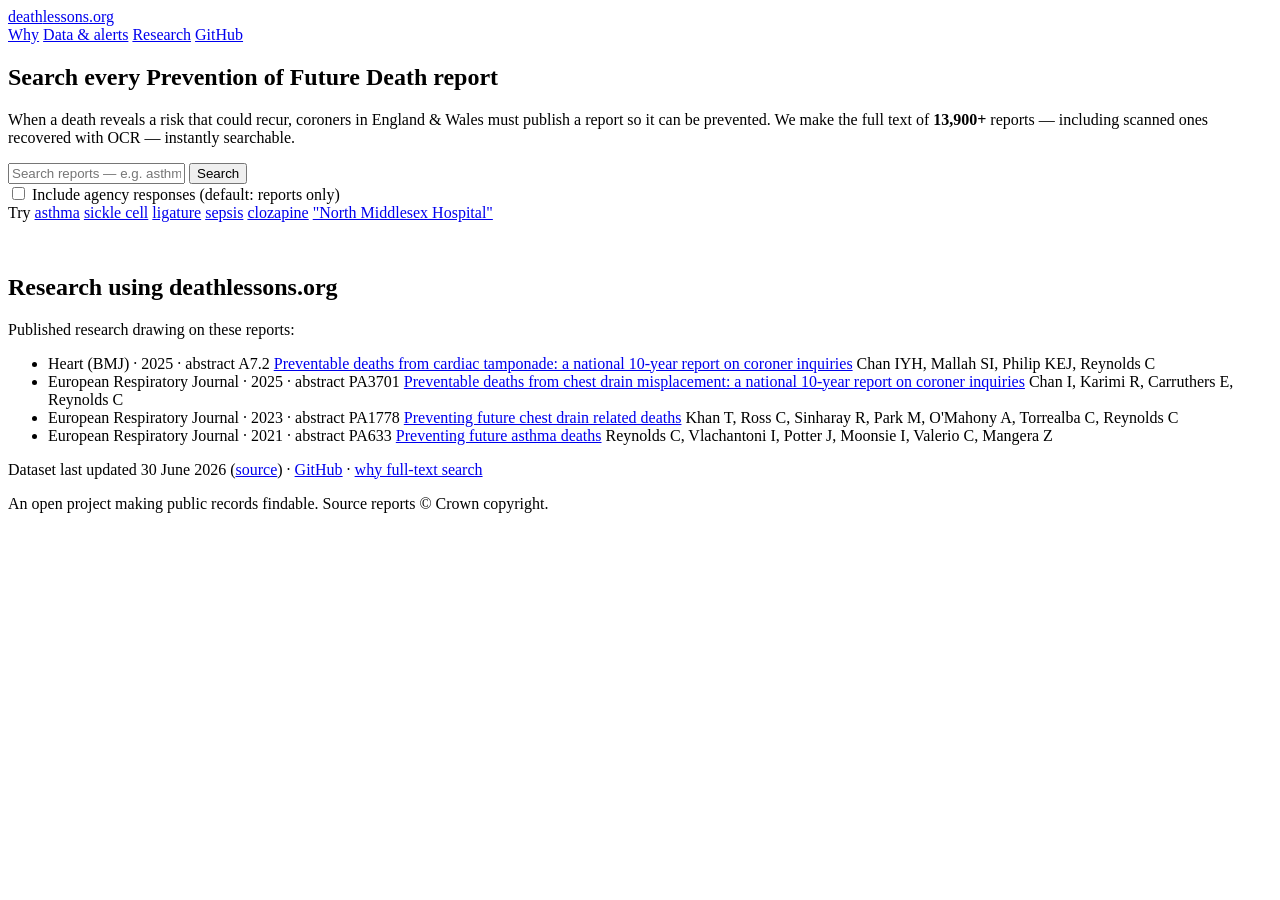
==== commit 6e423a06: "Apply shared design system across the whole site Extract the homepage styling into server/app/style." ====
--- a/server/app/index.html
+++ b/server/app/index.html
@@ -7,110 +7,10 @@
   <title>deathlessons.org — search Prevention of Future Death reports</title>
   <meta name="description"
     content="Full-text search of every UK coroner's Prevention of Future Death (PFD) report, including OCR'd scans.">
-  <link rel="preconnect" href="https://fonts.googleapis.com">
-  <link rel="preconnect" href="https://fonts.gstatic.com" crossorigin>
-  <link href="https://fonts.googleapis.com/css2?family=Inter:wght@400;500;600;700&family=Newsreader:opsz,wght@6..72,500;6..72,600&display=swap" rel="stylesheet">
   <link rel="stylesheet" href="//cdn.datatables.net/1.10.23/css/jquery.dataTables.min.css">
+  <link rel="stylesheet" href="/style.css">
   <script src="https://code.jquery.com/jquery-2.2.4.min.js"></script>
   <script src="//cdn.datatables.net/1.10.23/js/jquery.dataTables.min.js"></script>
-  <style>
-    :root {
-      --ink: #16202e;
-      --muted: #5a6678;
-      --faint: #8a94a4;
-      --accent: #2160df;
-      --accent-dark: #1a4fbd;
-      --bg: #ffffff;
-      --bg-soft: #f4f7fb;
-      --border: #e4e9f0;
-      --highlight: #fff1a8;
-      --radius: 12px;
-      --shadow: 0 1px 2px rgba(20,32,46,.04), 0 8px 30px rgba(20,32,46,.06);
-    }
-    * { box-sizing: border-box; }
-    html { -webkit-text-size-adjust: 100%; }
-    body {
-      margin: 0; color: var(--ink); background: var(--bg);
-      font-family: 'Inter', system-ui, -apple-system, Segoe UI, Roboto, sans-serif;
-      line-height: 1.55; -webkit-font-smoothing: antialiased;
-    }
-    a { color: var(--accent); text-decoration: none; }
-    a:hover { text-decoration: underline; }
-    .wrap { max-width: 880px; margin: 0 auto; padding: 0 20px; }
-
-    /* header */
-    .site-header { border-bottom: 1px solid var(--border); background: rgba(255,255,255,.85); backdrop-filter: saturate(1.4) blur(6px); position: sticky; top: 0; z-index: 10; }
-    .nav { display: flex; align-items: center; justify-content: space-between; height: 60px; }
-    .brand { font-weight: 700; color: var(--ink); font-size: 1.12rem; letter-spacing: -.01em; }
-    .brand span { color: var(--accent); }
-    .nav nav a { color: var(--muted); font-weight: 500; font-size: .92rem; margin-left: 22px; }
-    .nav nav a:hover { color: var(--ink); text-decoration: none; }
-    @media (max-width: 560px){ .nav nav a:nth-child(3){ display:none; } .nav nav a { margin-left: 16px; } }
-
-    /* hero */
-    .hero { background: linear-gradient(180deg, var(--bg-soft), #fff); border-bottom: 1px solid var(--border); padding: 64px 0 48px; }
-    .hero h1 {
-      font-family: 'Newsreader', Georgia, serif; font-weight: 600;
-      font-size: clamp(1.9rem, 4.5vw, 3rem); line-height: 1.1; letter-spacing: -.02em;
-      margin: 0 0 14px;
-    }
-    .hero .sub { font-size: 1.08rem; color: var(--muted); max-width: 620px; margin: 0 0 28px; }
-    .hero .sub strong { color: var(--ink); font-weight: 600; }
-
-    /* search */
-    .searchbar { display: flex; gap: 10px; max-width: 680px; }
-    .searchbar input {
-      flex: 1; font-size: 1.05rem; padding: 15px 18px; border: 1px solid var(--border);
-      border-radius: var(--radius); background: #fff; box-shadow: var(--shadow); color: var(--ink);
-      font-family: inherit; outline: none; transition: border-color .15s, box-shadow .15s;
-    }
-    .searchbar input:focus { border-color: var(--accent); box-shadow: 0 0 0 4px rgba(33,96,223,.12); }
-    .searchbar button {
-      font: inherit; font-weight: 600; color: #fff; background: var(--accent); border: 0;
-      padding: 0 26px; border-radius: var(--radius); cursor: pointer; transition: background .15s;
-    }
-    .searchbar button:hover { background: var(--accent-dark); }
-    .toggle { display: inline-flex; align-items: center; gap: 8px; color: var(--muted); font-size: .9rem; margin: 14px 0 0; cursor: pointer; }
-    .chips { margin-top: 22px; display: flex; flex-wrap: wrap; gap: 8px; align-items: center; }
-    .chips > span { color: var(--faint); font-size: .85rem; margin-right: 2px; }
-    .chips a {
-      font-size: .88rem; color: var(--muted); background: #fff; border: 1px solid var(--border);
-      padding: 6px 12px; border-radius: 999px; transition: all .15s;
-    }
-    .chips a:hover { color: var(--accent); border-color: var(--accent); text-decoration: none; }
-
-    /* results */
-    .results { padding: 32px 0 8px; }
-    span.highlight { background: var(--highlight); border-radius: 3px; padding: 0 1px; }
-    .show-more { font-weight: 500; white-space: nowrap; }
-    /* DataTables cleanup */
-    .dataTables_wrapper { font-size: .96rem; }
-    table.dataTable { border-collapse: separate !important; border-spacing: 0; }
-    table.dataTable thead th { border-bottom: 1px solid var(--border); color: var(--faint); font-weight: 600; font-size: .78rem; text-transform: uppercase; letter-spacing: .04em; padding: 10px 12px; }
-    table.dataTable tbody td { padding: 16px 12px; border-bottom: 1px solid var(--border); vertical-align: top; color: var(--ink); }
-    table.dataTable tbody tr:hover { background: var(--bg-soft); }
-    table.dataTable td:last-child { white-space: nowrap; font-variant-numeric: tabular-nums; }
-    .dataTables_filter, .dataTables_info, .dataTables_length { color: var(--muted); }
-    .dataTables_paginate .paginate_button { border-radius: 8px !important; }
-    .dataTables_paginate .paginate_button.current { background: var(--accent) !important; border-color: var(--accent) !important; color: #fff !important; }
-
-    /* research */
-    .research { padding: 40px 0; border-top: 1px solid var(--border); margin-top: 24px; }
-    .research h2 { font-family: 'Newsreader', Georgia, serif; font-weight: 600; font-size: 1.5rem; margin: 0 0 6px; }
-    .research p.lead { color: var(--muted); margin: 0 0 18px; }
-    .pubs { list-style: none; padding: 0; margin: 0; display: grid; gap: 12px; }
-    .pubs li { border: 1px solid var(--border); border-radius: var(--radius); padding: 16px 18px; background: #fff; box-shadow: var(--shadow); }
-    .pubs .venue { color: var(--faint); font-size: .82rem; font-weight: 600; text-transform: uppercase; letter-spacing: .04em; }
-    .pubs .ttl { display: block; margin-top: 3px; font-weight: 600; color: var(--ink); }
-    .pubs .ttl:hover { color: var(--accent); }
-    .pubs .authors { display: block; color: var(--muted); font-size: .88rem; margin-top: 4px; }
-
-    /* footer */
-    .site-footer { border-top: 1px solid var(--border); background: var(--bg-soft); padding: 28px 0 40px; color: var(--muted); font-size: .9rem; }
-    .site-footer a { color: var(--muted); text-decoration: underline; text-underline-offset: 2px; }
-    .site-footer a:hover { color: var(--accent); }
-    .site-footer .fine { color: var(--faint); font-size: .82rem; margin-top: 6px; }
-  </style>
 </head>
 
 <body>
@@ -120,7 +20,7 @@
       <nav>
         <a href="/why.html">Why</a>
         <a href="https://app.deathlessons.org/pricing">Data &amp; alerts</a>
-        <a href="#research">Research</a>
+        <a class="opt" href="#research">Research</a>
         <a href="https://github.com/drcjar/death-lessons">GitHub</a>
       </nav>
     </div>
@@ -134,9 +34,9 @@
         including scanned ones recovered with OCR — instantly searchable.</p>
 
       <form id="search" class="searchbar">
-        <input class="form-control" name="q" id="q" autocomplete="off"
+        <input name="q" id="q" autocomplete="off"
           placeholder="Search reports — e.g. asthma, clozapine, North Middlesex Hospital">
-        <button type="submit">Search</button>
+        <button type="submit" class="btn btn-primary">Search</button>
       </form>
       <label class="toggle" for="include-responses">
         <input type="checkbox" id="include-responses"> Include agency responses (default: reports only)
@@ -154,11 +54,11 @@
     </div>
   </section>
 
-  <section class="wrap results">
+  <section class="wrap results" style="padding-top:32px;">
     <table id="results-table" class="display" style="width:100%"></table>
   </section>
 
-  <section id="research" class="wrap research">
+  <section id="research" class="wrap section">
     <h2>Research using deathlessons.org</h2>
     <p class="lead">Published research drawing on these reports:</p>
     <ul class="pubs">
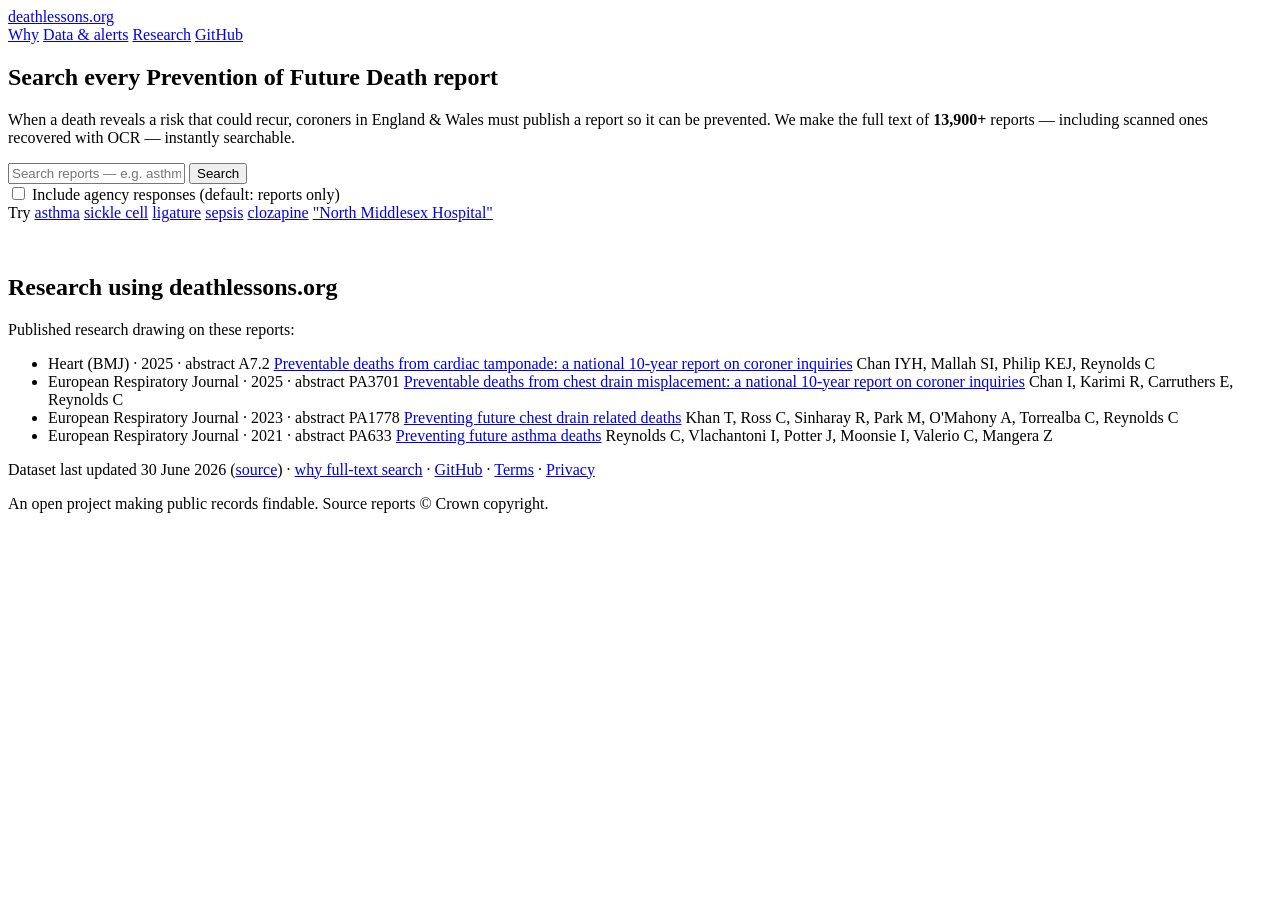
==== commit 5f9a9591: "Add Terms of Service and Privacy Policy pages Draft legal pages (styled with the shared design) for " ====
--- a/server/app/index.html
+++ b/server/app/index.html
@@ -88,8 +88,10 @@
   <footer class="site-footer">
     <div class="wrap">
       <p>Dataset last updated 30 June 2026 (<a href="https://www.judiciary.uk/subject/prevention-of-future-deaths/">source</a>)
+        · <a href="/why.html">why full-text search</a>
         · <a href="https://github.com/drcjar/death-lessons">GitHub</a>
-        · <a href="/why.html">why full-text search</a></p>
+        · <a href="/terms.html">Terms</a>
+        · <a href="/privacy.html">Privacy</a></p>
       <p class="fine">An open project making public records findable. Source reports © Crown copyright.</p>
     </div>
   </footer>
